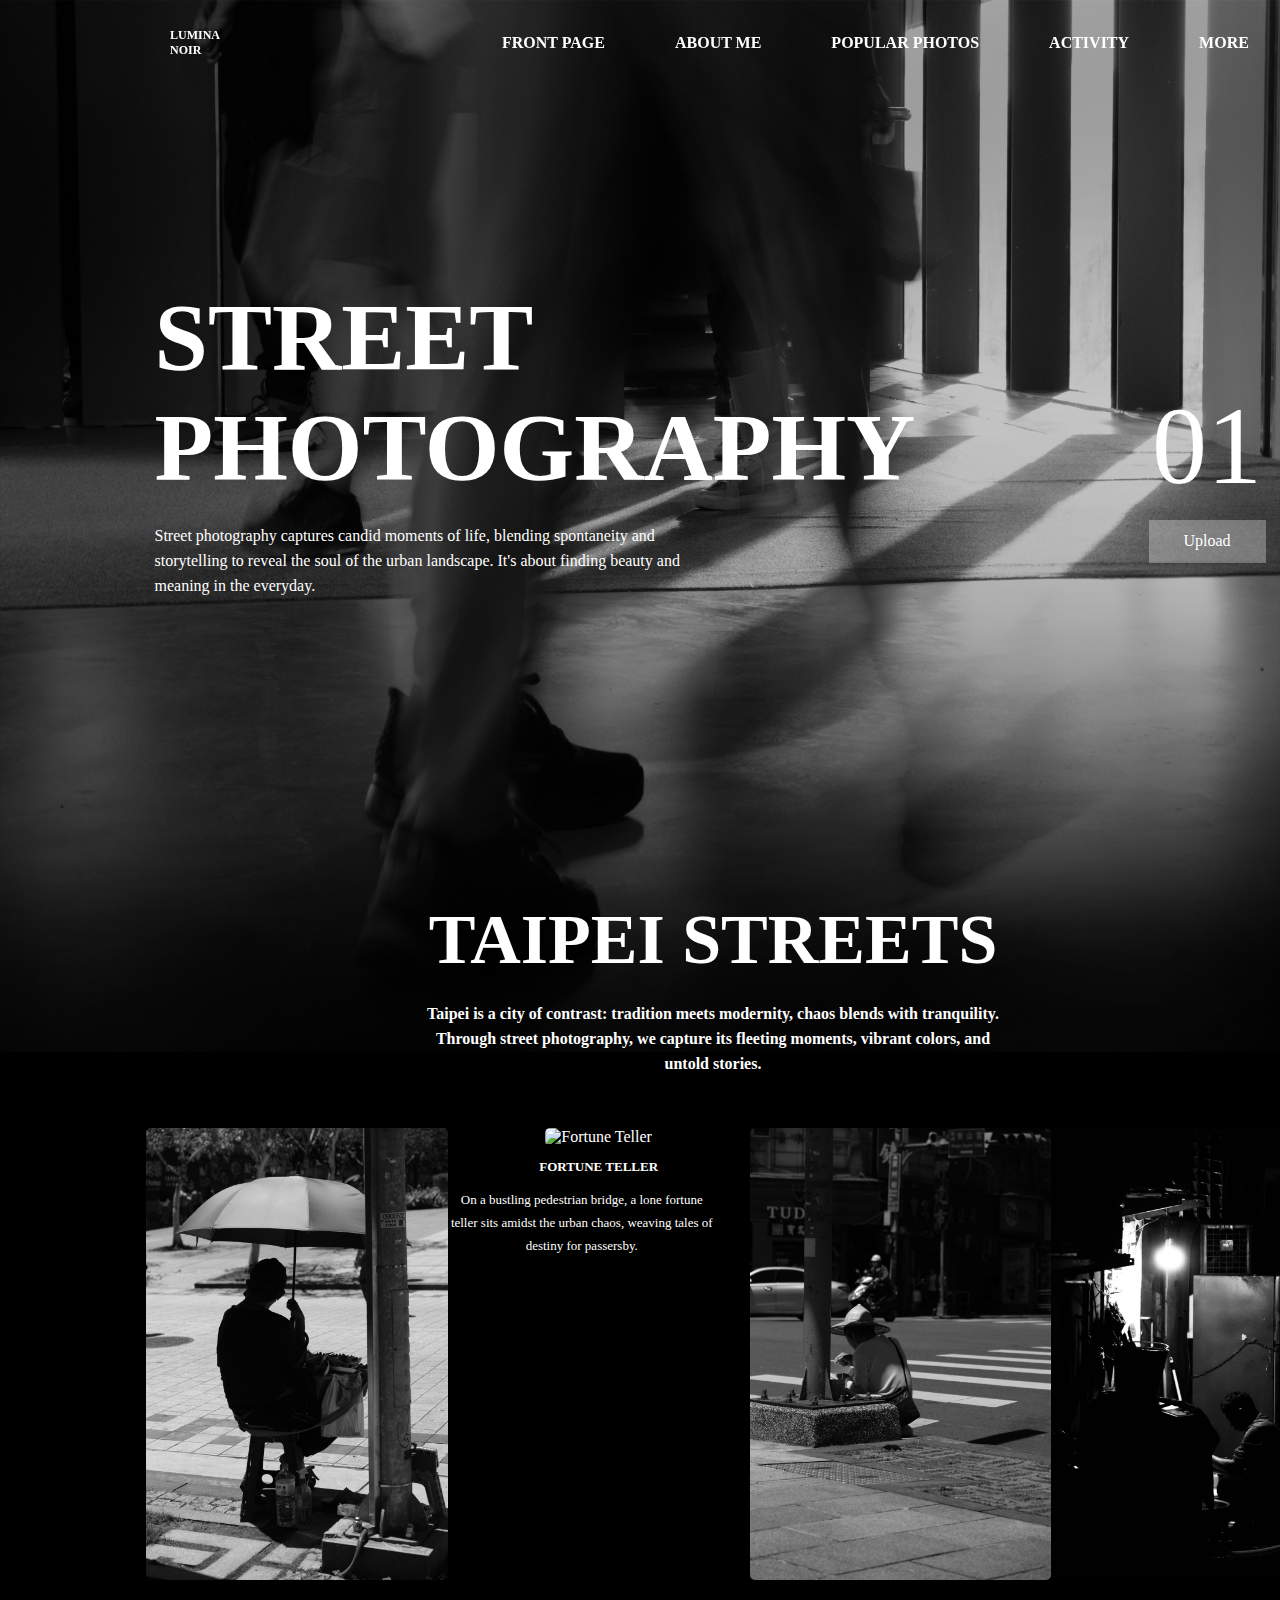
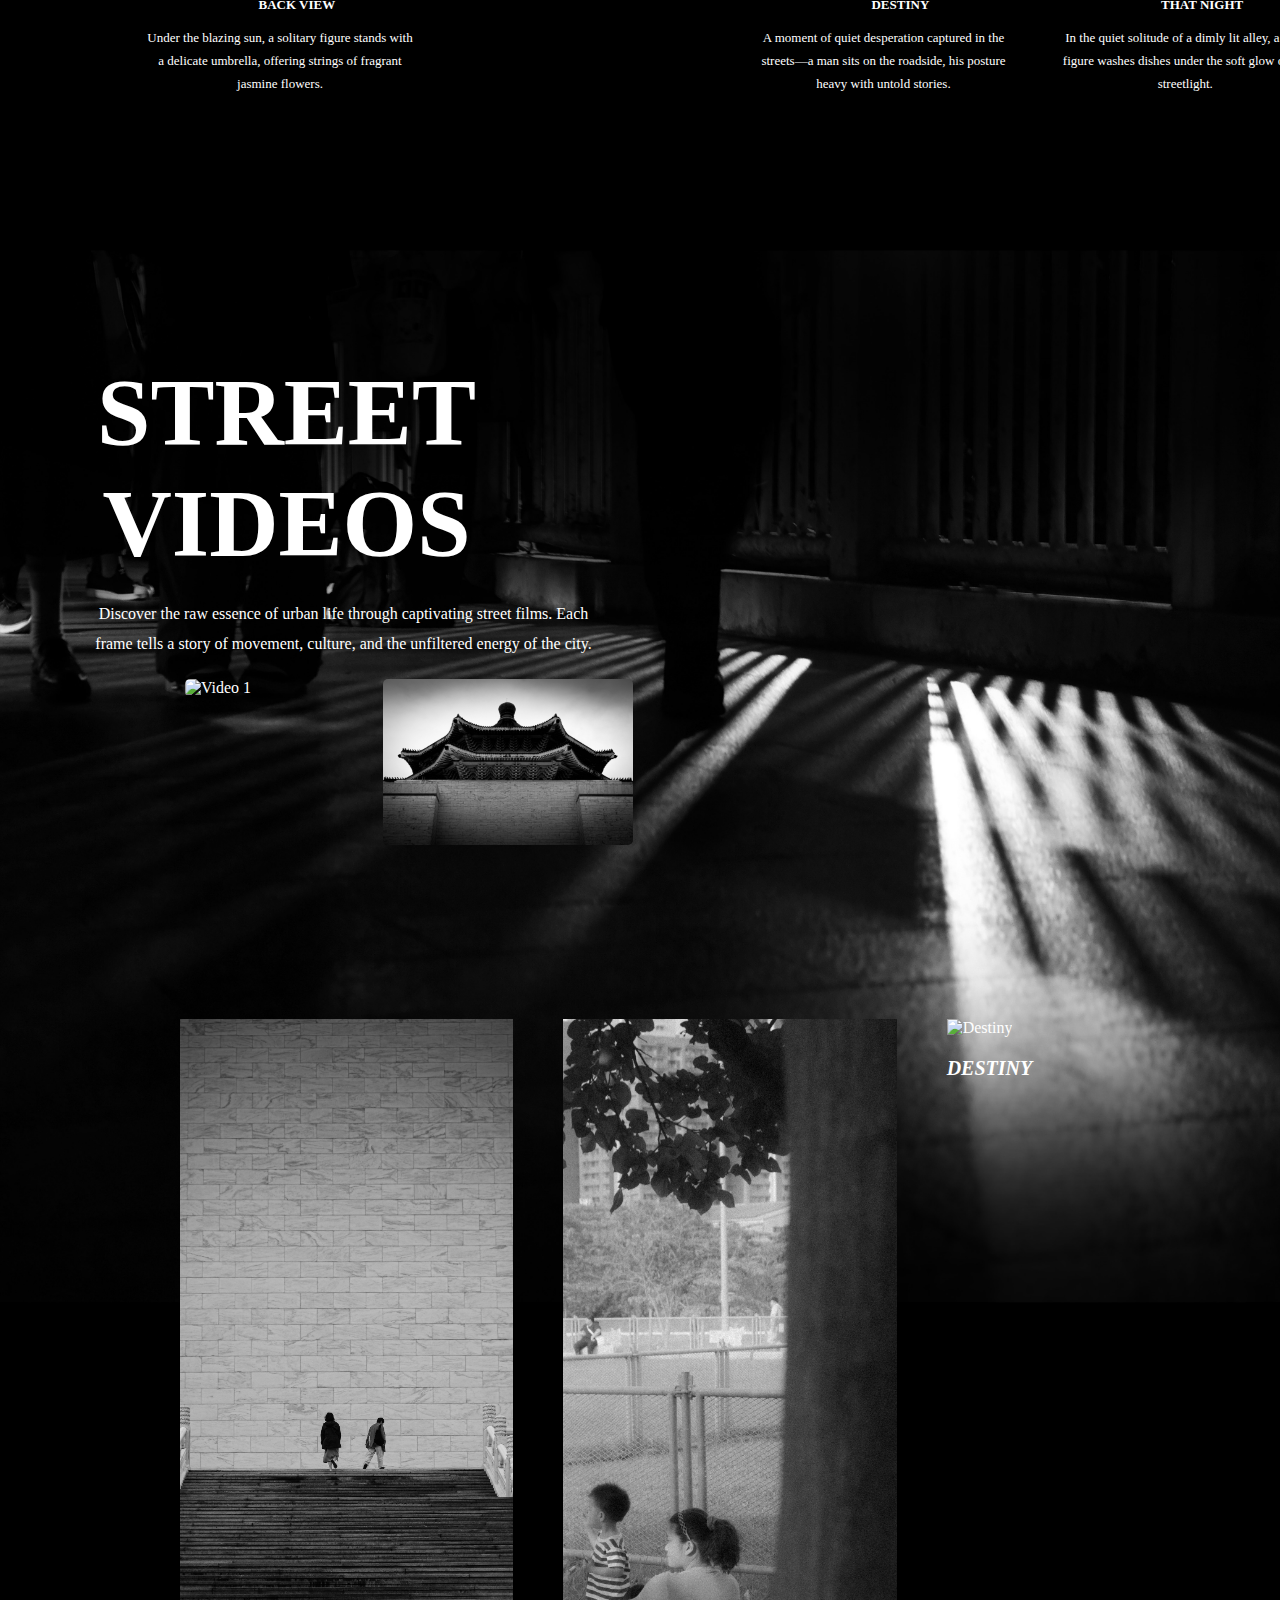
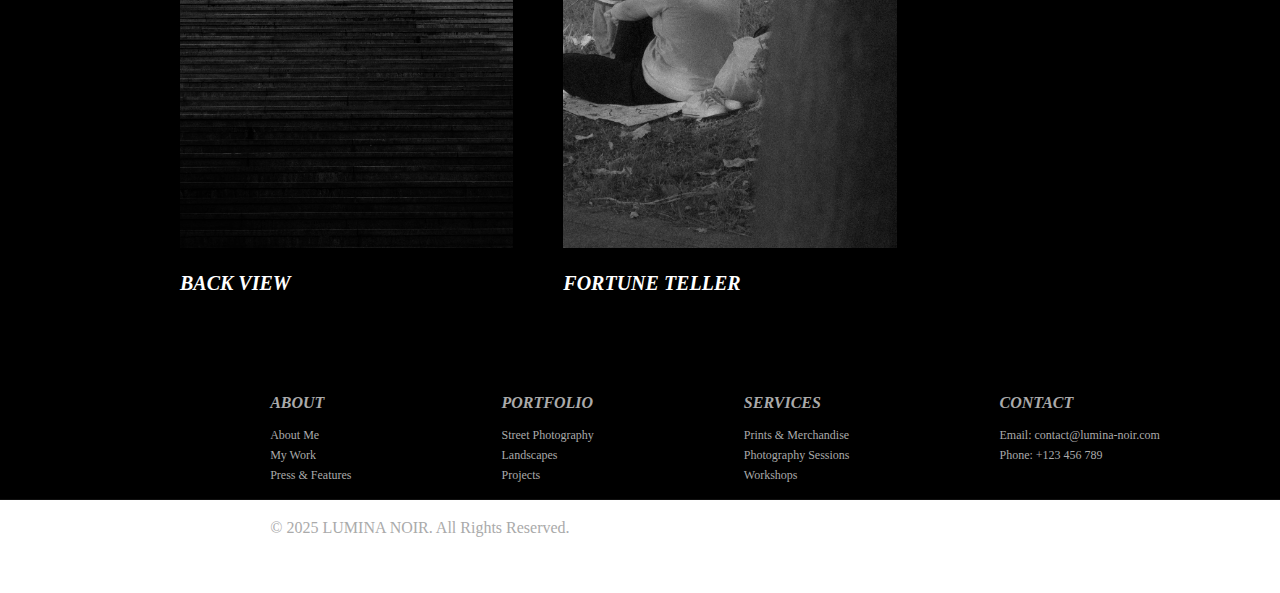
==== index2.html @ 6b867e90 "123" ====
<!DOCTYPE html>
<html lang="en">
<head>
    <meta charset="UTF-8">
    <meta name="viewport" content="width=device-width, initial-scale=1.0">
    <title>11150608-lisa-xiao</title>
    <link rel="stylesheet" href="style2.css">
</head>
<body>
    <!-- Header Section -->
    <header>
        <div class="navbar">
            <h1 class="logo">Lumina Noir</h1>
            <nav>
                <ul>
                    <li><a href="#">Front Page</a></li>
                    <li><a href="#">About Me</a></li>
                    <li><a href="#">Popular Photos</a></li>
                    <li><a href="#">Activity</a></li>
                    <li><a href="#">More</a></li>
                </ul>
            </nav>
        </div>
    </header>

    <!-- Hero Section -->
    <section class="hero">
        <div class="hero-wrapper">
        <div class="hero-content">
            <h2>Street Photography</h2>
            <p>Street photography captures candid moments of life, blending spontaneity and storytelling to reveal the soul of the urban landscape. It's about finding beauty and meaning in the everyday.</p>
        </div>
        <div class="number-container">
        <div class="hero-number">01</div>
        <button class="upload-btn">Upload</button>
    </div>
    </div>
    </section>

    <!-- Taipei Streets Section -->
    <section class="taipei-streets">
        <div class="Streets-title">
        <h2>Taipei Streets</h2>
        <h4>Taipei is a city of contrast: tradition meets modernity, chaos blends with tranquility. Through street photography, we capture its fleeting moments, vibrant colors, and untold stories.</h4>
        </div>
    </div>
        <div class="photo-gallery">
            <div class="photo-card">
                <img src="./img/DSCF4966.jpg" alt="Back View">
                <h3>Back View</h3>
                <p>Under the blazing sun, a solitary figure stands with a delicate umbrella, offering strings of fragrant jasmine flowers.</p>
            </div>
            <div class="photo-card">
                <img src="./img/DSCF5893.JPG" alt="Fortune Teller">
                <h3>Fortune Teller</h3>
                <p>On a bustling pedestrian bridge, a lone fortune teller sits amidst the urban chaos, weaving tales of destiny for passersby.</p>
            </div>
            <div class="photo-card">
                <img src="./img/DSCF4975.jpg" alt="Destiny">
                <h3>Destiny</h3>
                <p>A moment of quiet desperation captured in the streets—a man sits on the roadside, his posture heavy with untold stories.</p>
            </div>
            <div class="photo-card">
                <img src="./img/IMG_6391.jpg" alt="That Night">
                <h3>That Night</h3>
                <p>In the quiet solitude of a dimly lit alley, a lone figure washes dishes under the soft glow of the streetlight.</p>
            </div>
        </div>
    </section>

    <!-- Street Videos Section -->
    <section class="street-videos">
        <div class="videos-title">
        <h2>Street Videos</h2>
        <p>Discover the raw essence of urban life through captivating street films. Each frame tells a story of movement, culture, and the unfiltered energy of the city.</p>
        </div>
        <div class="video-gallery">
            <div class="video-card">
                <img src="./img/DSCF4123.JPG" alt="Video 1">
                <div class="overlay">
                    <span class="play-button">&#9658;</span>
                </div>
            </div>
            <div class="video-card">
                <img src="./img/DSCF9500.jpg" alt="Video 2">
                <div class="overlay">
                    <span class="play-button">&#9658;</span>
                </div>
            </div>
        </div>
    </section>
    <div class="photo-title">
        <div class="photo-card2">
            <img src="./img/DSCF9499.jpg" alt="Back View">
            <h3>Back View</h3>
        </div>
        <div class="photo-card2">
            <img src="./img/DSCF7931.jpg" alt="Fortune Teller">
            <h3>Fortune Teller</h3>
        </div>
        <div class="photo-card2">
            <img src="./img/DSCF5523.JPG" alt="Destiny">
            <h3>Destiny</h3>
        </div>
    </div>

    <!-- Footer Section -->
    <footer>
        <div class="footer-content">
            <div class="footer-column">
                <h3>About</h3>
                <ul>
                    <li><a href="#">About Me</a></li>
                    <li><a href="#">My Work</a></li>
                    <li><a href="#">Press & Features</a></li>
                </ul>
            </div>
            <div class="footer-column">
                <h3>Portfolio</h3>
                <ul>
                    <li><a href="#">Street Photography</a></li>
                    <li><a href="#">Landscapes</a></li>
                    <li><a href="#">Projects</a></li>
                </ul>
            </div>
            <div class="footer-column">
                <h3>Services</h3>
                <ul>
                    <li><a href="#">Prints & Merchandise</a></li>
                    <li><a href="#">Photography Sessions</a></li>
                    <li><a href="#">Workshops</a></li>
                </ul>
            </div>
            <div class="footer-column">
                <h3>Contact</h3>
                <ul>
                    <li>Email: contact@lumina-noir.com</li>
                    <li>Phone: +123 456 789</li>
                </ul>
            </div>
        </div>
        <p class="copyright">&copy; 2025 LUMINA NOIR. All Rights Reserved.</p>
    </footer>
</body>
</html>
---- style2.css ----
body {
    margin: 0;
    padding: 0;
    font-family: 'Arial', sans-serif;
    color: #fff;
    background:url(img/background.jpg) no-repeat center center/cover;
    height: 3700px;
    width: 1280px;
    font-family: Libre Bodoni;
}

header {
    padding: 20px;
    position: fixed;
    width: 100%;
    z-index: 1000;
    
}

.navbar {
    display: flex;
    align-items: center;
}

.navbar h1{
    padding-right:280px;
    padding-left:150px;
    font-size: 12px;
    width: 52px;
    text-transform: uppercase;
}

.navbar ul {
    list-style: none;
    display: flex;
    gap: 70px;
    padding: 0;
    margin: 0;
}

.navbar ul li a {
    color: #fff;
    text-decoration: none;
    font-weight: bold;
    text-transform: uppercase;

}

/* Hero Section */
.hero {
    height: 100vh;
    display: flex;
    align-items: center;
    justify-content: center;
    text-align: center;
    position: relative;
}

.hero-content{
    display: flex;
    flex-direction: column;
    gap: 0px;
}

.hero-content h2 {
    font-size: 96px;
    margin: 0;
    width: 774px;
    text-transform: uppercase;
    text-align: left;
    line-height:  110px;
}

.hero-content p {
    font-size: 16px;
    margin: 20px 0;
    width: 565px;
    text-align: left;
    line-height: 25px
}

.number-container {
    display:flex;
    flex-direction: column;
    gap: 10px;
    padding-top: 45px;
}

.upload-btn {
    padding: 10px 20px;
    font-family: Libre Bodoni;
    font-size: 16px;
    width: 117px;
    height:43px;
    color: #fff;
    border: none;
    background-color: rgb(255, 255, 255 , 0.3)
}

.hero-wrapper {
    display: flex;
    flex-direction:row;
    gap: 220px;
    align-items: center;
    padding-left: 140px;
}

.hero-number {
    font-size: 110px;
}

/* Taipei Streets Section */
.taipei-streets {
    padding-left: 73px;
    text-align: center;
    width: 1280px;
}

.taipei-streets h2 {
    text-transform: uppercase;
    font-size: 70px;
    margin: 0;
    padding: 0;
}

.taipei-streets h3 {
    text-transform: uppercase;
    font-size: 13px;
}

.taipei-streets p {
    font-size: 13px;
    width: 268px;
    line-height:  23px;
}

.Streets-title {
    display: flex;
    flex-direction: column;
    align-items:center;
}

.Streets-title h4 {
    width: 600px;
    font-size: 16px;
    line-height:  25px;
}

.street-videos {
    text-align: center;
}

.videos-title {
    display: flex;
    flex-direction: column;
    gap: 20px;
    padding-left:90px ;
}

.street-videos h2 {
    font-size: 96px;
    text-transform: uppercase;
    width: 393px;
    padding-left: 0px;
    margin: 0;
}

.street-videos p {
    font-size: 16px;
    width: 507px;
    padding: 0px;
    line-height:  30px;
    margin: 0;
}

.photo-title {
    flex-direction: row;
    display: flex;
    gap: 50px;
    padding-left:180px;
    padding-top: 150px;
}

.photo-gallery {
    display: flex;
    gap: 0px;
    padding-left:73px;
    margin: 0;
    padding-top: 30px;
}

.photo-card2 {
    width: 364px;
    height: 829px;
}

.photo-card2 h3 { 
    font-size: 20px;
    text-transform: uppercase;
    font-style: italic;

}

.photo-card2 img {
        width: 100%;
        height: 100%;
        object-fit: cover; /* 等比縮放，並裁剪圖片以填滿容器 */
}

.video-gallery {
    display: flex;
    gap: 0px;
    flex-wrap: wrap;
    padding-left: 73px;
}

.photo-card {
    width: 364px;
    height: 829px;

    text-align: center;
}

.video-card {
    width: 250px;
    padding: 20px;
    text-align: center;
}

.photo-card img {
    width: 100%;
    border-radius: 5px;
}

.video-card img{
    width: 100%;
    border-radius: 5px;
}

.video-card {
    position: relative;
}

.overlay {
    position: absolute;
    top: 0;
    left: 0;
    width: 100%;
    height: 100%;
    background: rgba(0, 0, 0, 0.5);
    display: flex;
    align-items: center;
    justify-content: center;
    opacity: 0;
    border-radius: 10px;
    transition: opacity 0.3s;
}

.video-card:hover .overlay {
    opacity: 1;
}

.play-button {
    font-size: 40px;
    color: #fff;
}

/* Footer Section */
footer {
    padding: 40px 20px;
    color: #aaa;
}

footer h3 {
    font-size: 16px;
    text-transform: uppercase;
    font-style: italic;
    
}

.footer-content {
    display: flex;
    justify-content: center;
    flex-wrap: wrap;
    gap: 150px;
    padding-top: 90px;
    padding-left: 150px;
}

.footer-column ul {
    list-style: none;
    padding: 0;
}

.footer-column ul li {
    margin: 5px 0;
    font-size: 12px;
}

.footer-column ul li a {
    color: #aaa;
    text-decoration: none;
}

.footer-column ul li a:hover {
    text-decoration: underline;
}

.copyright {
    text-align: center;
    margin-top: 20px;
    padding-right:440px;
}
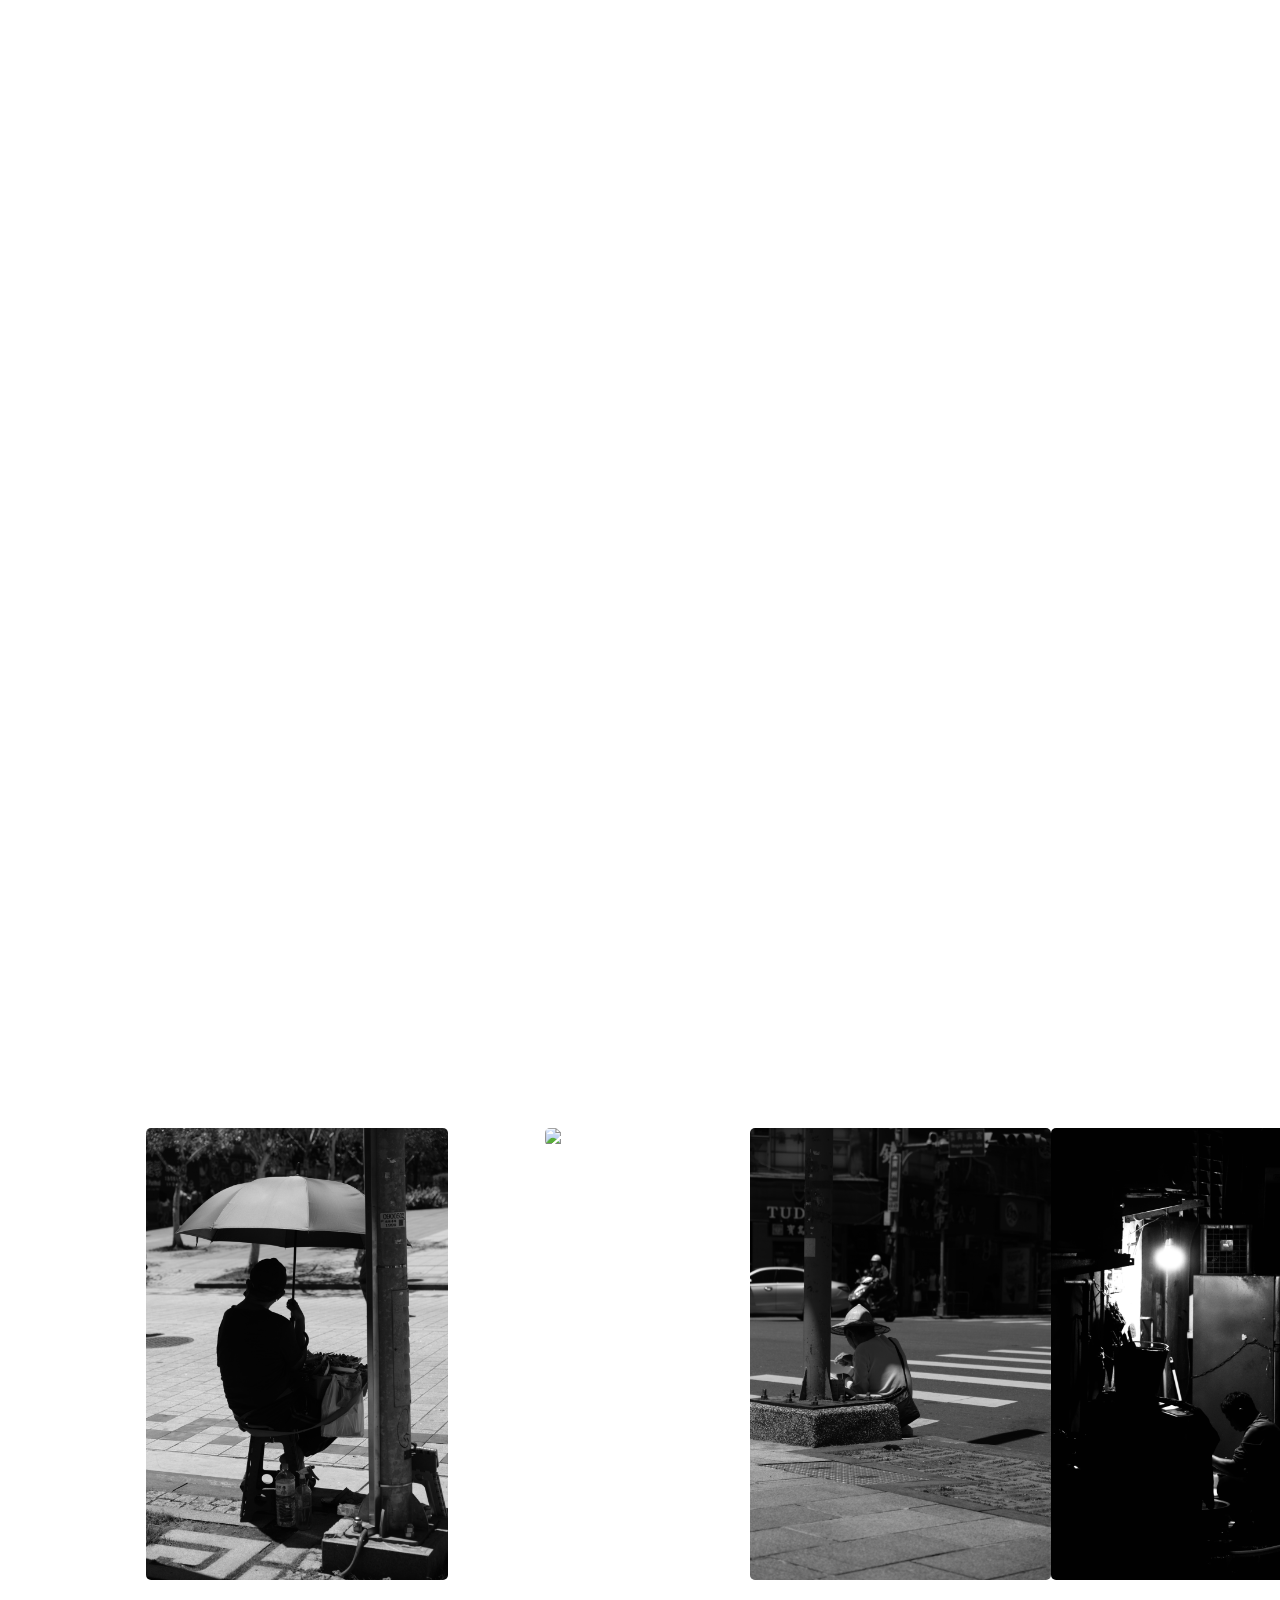
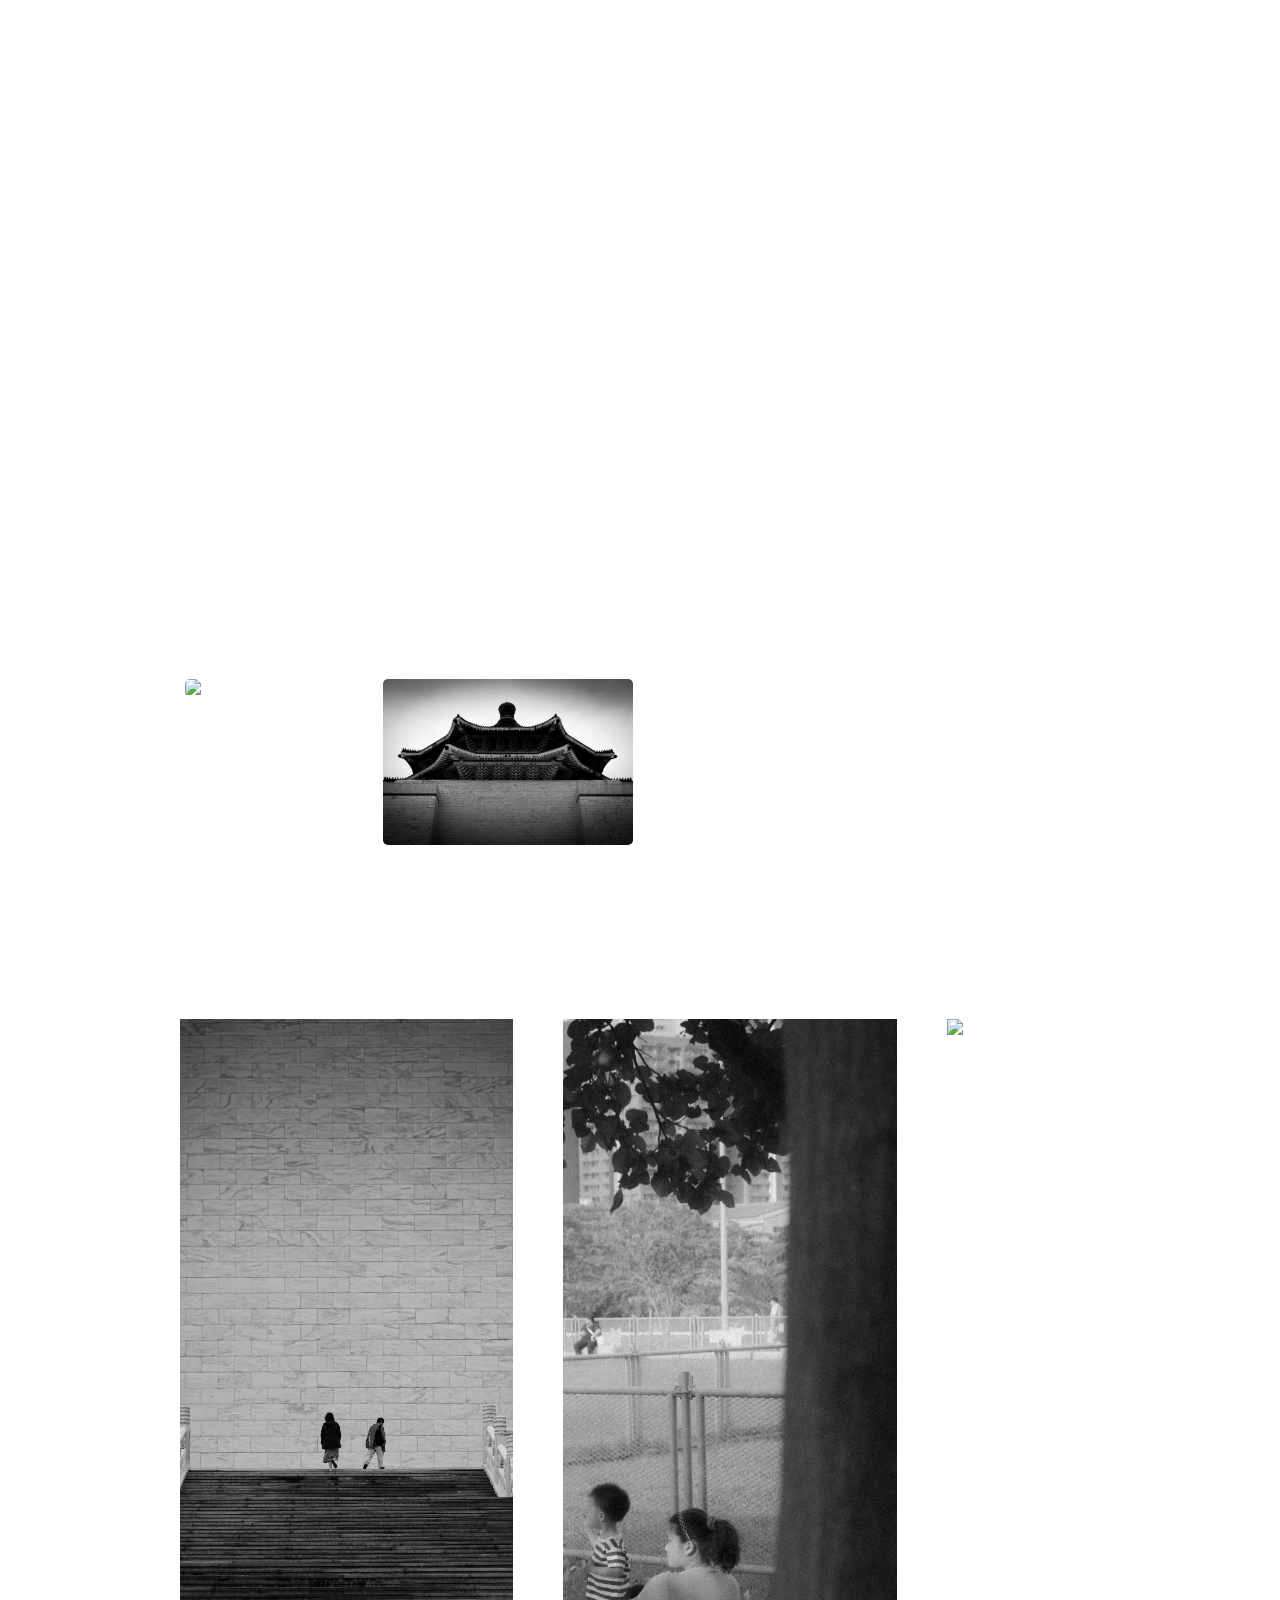
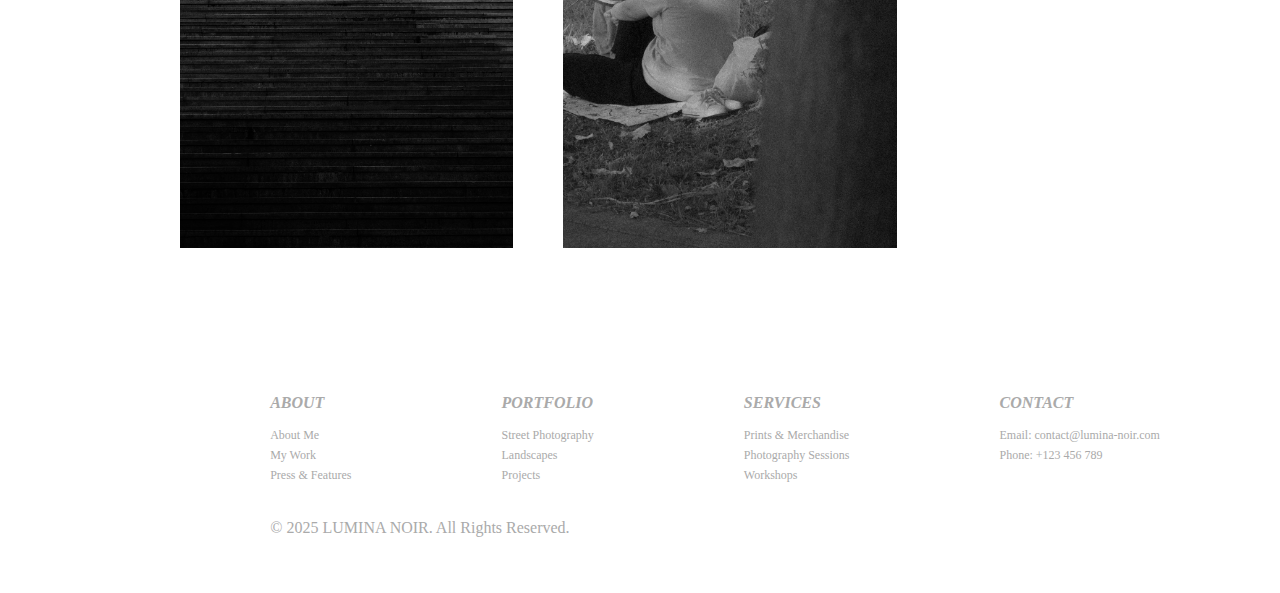
==== commit 21b26864: "111" ====
--- a/index2.html
+++ b/index2.html
@@ -4,7 +4,7 @@
     <meta charset="UTF-8">
     <meta name="viewport" content="width=device-width, initial-scale=1.0">
     <title>11150608-lisa-xiao</title>
-    <link rel="stylesheet" href="style2.css">
+    <link rel="stylesheet" href="./CSS/style2.css">
 </head>
 <body>
     <!-- Header Section -->
--- a/CSS/style2.css
+++ b/CSS/style2.css
@@ -0,0 +1,313 @@
+body {
+    margin: 0;
+    padding: 0;
+    font-family: 'Arial', sans-serif;
+    color: #fff;
+    background:url(img/background.jpg) no-repeat center center/cover;
+    height: 3700px;
+    width: 1280px;
+    font-family: Libre Bodoni;
+}
+
+header {
+    padding: 20px;
+    position: fixed;
+    width: 100%;
+    z-index: 1000;
+    
+}
+
+.navbar {
+    display: flex;
+    align-items: center;
+}
+
+.navbar h1{
+    padding-right:280px;
+    padding-left:150px;
+    font-size: 12px;
+    width: 52px;
+    text-transform: uppercase;
+}
+
+.navbar ul {
+    list-style: none;
+    display: flex;
+    gap: 70px;
+    padding: 0;
+    margin: 0;
+}
+
+.navbar ul li a {
+    color: #fff;
+    text-decoration: none;
+    font-weight: bold;
+    text-transform: uppercase;
+
+}
+
+/* Hero Section */
+.hero {
+    height: 100vh;
+    display: flex;
+    align-items: center;
+    justify-content: center;
+    text-align: center;
+    position: relative;
+}
+
+.hero-content{
+    display: flex;
+    flex-direction: column;
+    gap: 0px;
+}
+
+.hero-content h2 {
+    font-size: 96px;
+    margin: 0;
+    width: 774px;
+    text-transform: uppercase;
+    text-align: left;
+    line-height:  110px;
+}
+
+.hero-content p {
+    font-size: 16px;
+    margin: 20px 0;
+    width: 565px;
+    text-align: left;
+    line-height: 25px
+}
+
+.number-container {
+    display:flex;
+    flex-direction: column;
+    gap: 10px;
+    padding-top: 45px;
+}
+
+.upload-btn {
+    padding: 10px 20px;
+    font-family: Libre Bodoni;
+    font-size: 16px;
+    width: 117px;
+    height:43px;
+    color: #fff;
+    border: none;
+    background-color: rgb(255, 255, 255 , 0.3)
+}
+
+.hero-wrapper {
+    display: flex;
+    flex-direction:row;
+    gap: 220px;
+    align-items: center;
+    padding-left: 140px;
+}
+
+.hero-number {
+    font-size: 110px;
+}
+
+/* Taipei Streets Section */
+.taipei-streets {
+    padding-left: 73px;
+    text-align: center;
+    width: 1280px;
+}
+
+.taipei-streets h2 {
+    text-transform: uppercase;
+    font-size: 70px;
+    margin: 0;
+    padding: 0;
+}
+
+.taipei-streets h3 {
+    text-transform: uppercase;
+    font-size: 13px;
+}
+
+.taipei-streets p {
+    font-size: 13px;
+    width: 268px;
+    line-height:  23px;
+}
+
+.Streets-title {
+    display: flex;
+    flex-direction: column;
+    align-items:center;
+}
+
+.Streets-title h4 {
+    width: 600px;
+    font-size: 16px;
+    line-height:  25px;
+}
+
+.street-videos {
+    text-align: center;
+}
+
+.videos-title {
+    display: flex;
+    flex-direction: column;
+    gap: 20px;
+    padding-left:90px ;
+}
+
+.street-videos h2 {
+    font-size: 96px;
+    text-transform: uppercase;
+    width: 393px;
+    padding-left: 0px;
+    margin: 0;
+}
+
+.street-videos p {
+    font-size: 16px;
+    width: 507px;
+    padding: 0px;
+    line-height:  30px;
+    margin: 0;
+}
+
+.photo-title {
+    flex-direction: row;
+    display: flex;
+    gap: 50px;
+    padding-left:180px;
+    padding-top: 150px;
+}
+
+.photo-gallery {
+    display: flex;
+    gap: 0px;
+    padding-left:73px;
+    margin: 0;
+    padding-top: 30px;
+}
+
+.photo-card2 {
+    width: 364px;
+    height: 829px;
+}
+
+.photo-card2 h3 { 
+    font-size: 20px;
+    text-transform: uppercase;
+    font-style: italic;
+
+}
+
+.photo-card2 img {
+        width: 100%;
+        height: 100%;
+        object-fit: cover; /* 等比縮放，並裁剪圖片以填滿容器 */
+}
+
+.video-gallery {
+    display: flex;
+    gap: 0px;
+    flex-wrap: wrap;
+    padding-left: 73px;
+}
+
+.photo-card {
+    width: 364px;
+    height: 829px;
+
+    text-align: center;
+}
+
+.video-card {
+    width: 250px;
+    padding: 20px;
+    text-align: center;
+}
+
+.photo-card img {
+    width: 100%;
+    border-radius: 5px;
+}
+
+.video-card img{
+    width: 100%;
+    border-radius: 5px;
+}
+
+.video-card {
+    position: relative;
+}
+
+.overlay {
+    position: absolute;
+    top: 0;
+    left: 0;
+    width: 100%;
+    height: 100%;
+    background: rgba(0, 0, 0, 0.5);
+    display: flex;
+    align-items: center;
+    justify-content: center;
+    opacity: 0;
+    border-radius: 10px;
+    transition: opacity 0.3s;
+}
+
+.video-card:hover .overlay {
+    opacity: 1;
+}
+
+.play-button {
+    font-size: 40px;
+    color: #fff;
+}
+
+/* Footer Section */
+footer {
+    padding: 40px 20px;
+    color: #aaa;
+}
+
+footer h3 {
+    font-size: 16px;
+    text-transform: uppercase;
+    font-style: italic;
+    
+}
+
+.footer-content {
+    display: flex;
+    justify-content: center;
+    flex-wrap: wrap;
+    gap: 150px;
+    padding-top: 90px;
+    padding-left: 150px;
+}
+
+.footer-column ul {
+    list-style: none;
+    padding: 0;
+}
+
+.footer-column ul li {
+    margin: 5px 0;
+    font-size: 12px;
+}
+
+.footer-column ul li a {
+    color: #aaa;
+    text-decoration: none;
+}
+
+.footer-column ul li a:hover {
+    text-decoration: underline;
+}
+
+.copyright {
+    text-align: center;
+    margin-top: 20px;
+    padding-right:440px;
+}
